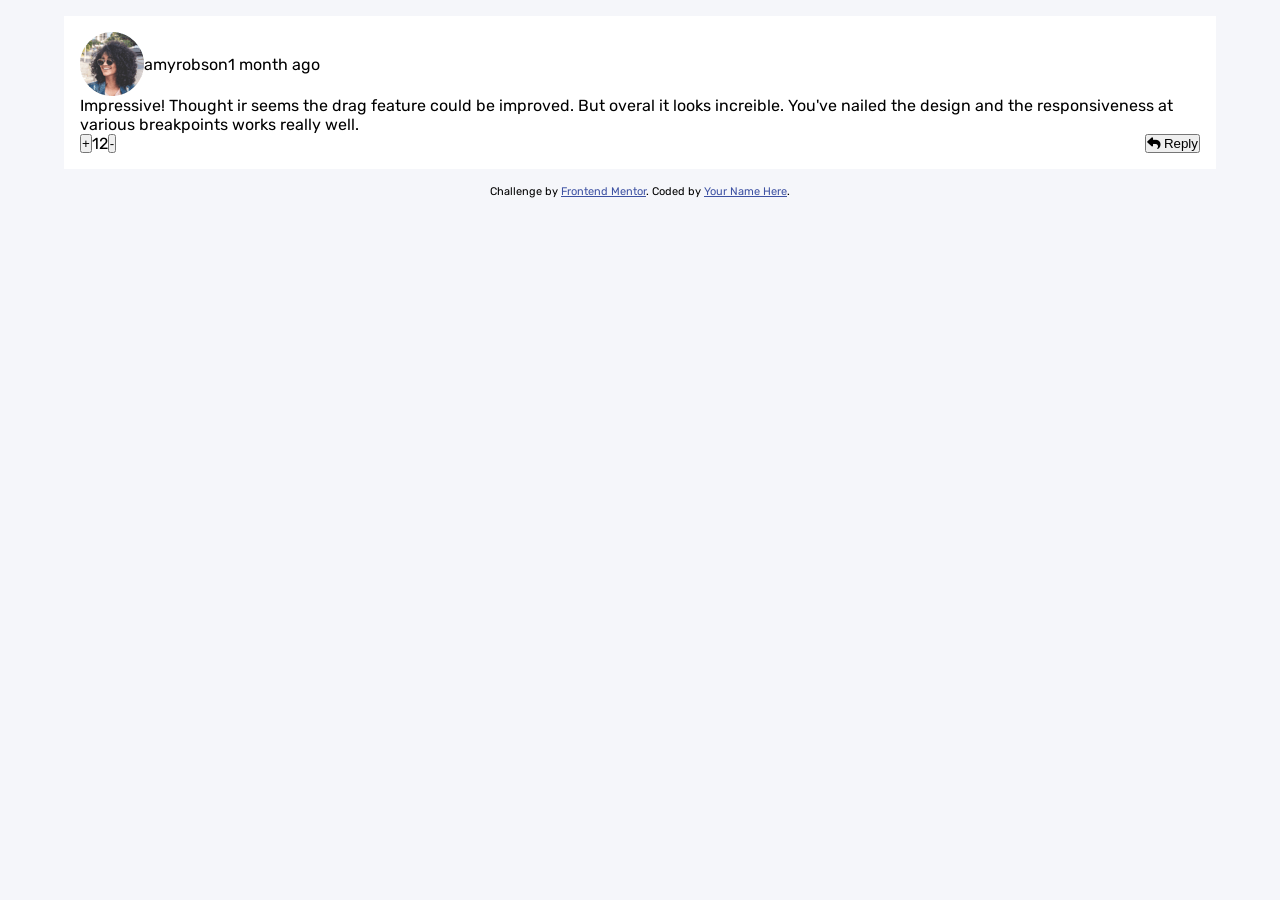
==== index.html @ 35c598ae "Add files via upload First commit" ====
<!DOCTYPE html>
<html lang="en">
<head>
  <meta charset="UTF-8">
  <meta name="viewport" content="width=device-width, initial-scale=1.0"> <!-- displays site properly based on user's device -->

  <link rel="icon" type="image/png" sizes="32x32" href="./images/favicon-32x32.png">
  
  <title>Frontend Mentor | Interactive comments section</title>
  
  <link rel="stylesheet" href="https://cdnjs.cloudflare.com/ajax/libs/font-awesome/6.2.0/css/all.min.css" integrity="sha512-xh6O/CkQoPOWDdYTDqeRdPCVd1SpvCA9XXcUnZS2FmJNp1coAFzvtCN9BmamE+4aHK8yyUHUSCcJHgXloTyT2A==" crossorigin="anonymous" referrerpolicy="no-referrer" />
  <link rel="preconnect" href="https://fonts.googleapis.com">
  <link rel="preconnect" href="https://fonts.gstatic.com" crossorigin>
  <link href="https://fonts.googleapis.com/css2?family=Rubik:wght@400;500;700&display=swap" rel="stylesheet">
  <link rel="stylesheet" href="style.css">
</head>
<body>
  <!-- Pull dynamic content from the data.json file -->
  <main class="comments">
    <section class="comments__item">
      <header class="comments__item__header">
        <img src="images/avatars/image-amyrobson.png" alt="avatar image" class="comments__item__header__round-img">
        <p class="comments__item__header__username">amyrobson</p>
        <p class="comments__item__header__date">1 month ago</p>
      </header>
      <p class="comments__item__content">
        Impressive! Thought ir seems the drag feature could be improved. But overal it looks increible. You've nailed the design and the responsiveness at various breakpoints works really well.
      </p>
      <div class="comments__item__footer">
        <div class="comments__item__footer__votes">
          <button class="comments__item__footer__votes__btn btn">+</button>
          <p class="comments__item__footer__votes__quantity">12</p>
          <button class="comments__item__footer__votes__btn btn">-</button>
        </div>
        <button class="comments__item__footer__btn btn">
          <i class="fa-solid fa-reply"></i>
          Reply
        </button>  
      </div>
    </section>
  </main>

  <footer>
    <div class="attribution">
      Challenge by <a href="https://www.frontendmentor.io?ref=challenge" target="_blank">Frontend Mentor</a>. 
      Coded by <a href="#">Your Name Here</a>.
    </div>
  </footer>
  <script src="scripts.js"></script>
</body>
</html>
---- style.css ----
*,
*:hover,
*::before {
    padding: 0;
    margin: 0;
    box-sizing: border-box;
}

:root {
    --Moderate-blue: hsl(238, 40%, 52%);
    --Soft-Red: hsl(358, 79%, 66%);
    --Light-grayish-blue: hsl(239, 57%, 85%);
    --Pale-red: hsl(357, 100%, 86%);
    --Dark-blue: hsl(212, 24%, 26%);
    --Grayish-Blue: hsl(211, 10%, 45%);
    --Light-gray: hsl(223, 19%, 93%);
    --Very-light-gray: hsl(228, 33%, 97%);
    --White: hsl(0, 0%, 100%);

    --ff: 'Rubik', sans-serif;
    --fs-body: 16px;
    
}

body {
    background-color: var(--Very-light-gray);
    font-family: var(--ff);
}

.comments {
    margin: 0 auto;   
    width: 90vw; 
}

.comments__item {
    margin: 1em 0;
    padding: 1em;
    background-color: var(--White);
}

.comments__item__header{
    display: flex;
    flex-direction: row;
    justify-content: left;
    align-items: center;
}

.comments__item__footer {
    display: flex;
    flex-direction: row;
    justify-content: space-between;
    align-items: center;
}

.comments__item__footer__votes{
    display: flex;
    flex-direction: row;
    justify-content: left;
    align-items: center;
}



.attribution { font-size: 11px; text-align: center; }
.attribution a { color: hsl(228, 45%, 44%); }
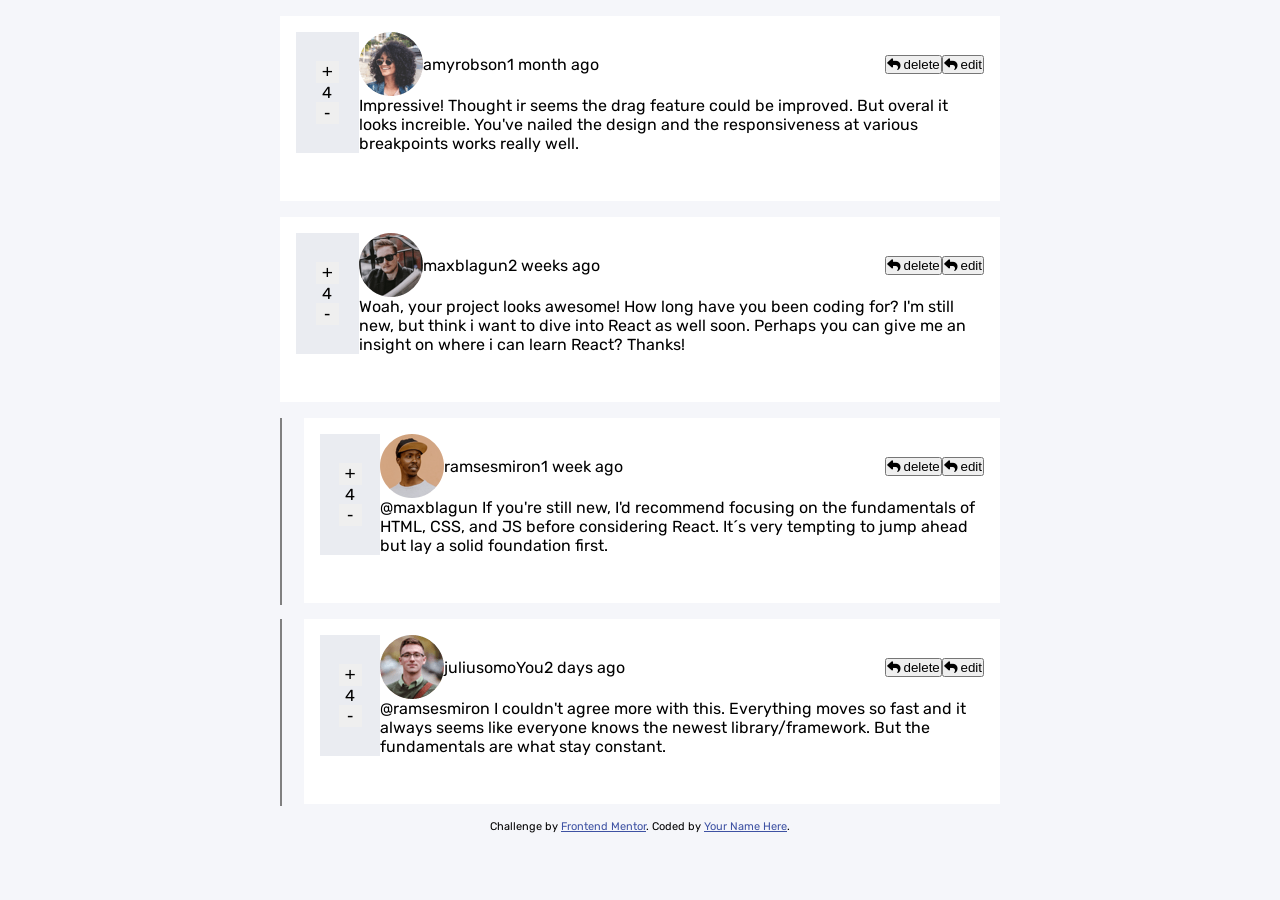
==== commit 62861b30: "Add files via upload mockup and responsive almost ready." ====
--- a/index.html
+++ b/index.html
@@ -17,6 +17,7 @@
 <body>
   <!-- Pull dynamic content from the data.json file -->
   <main class="comments">
+    <!--amyrobson-->
     <section class="comments__item">
       <header class="comments__item__header">
         <img src="images/avatars/image-amyrobson.png" alt="avatar image" class="comments__item__header__round-img">
@@ -26,16 +27,99 @@
       <p class="comments__item__content">
         Impressive! Thought ir seems the drag feature could be improved. But overal it looks increible. You've nailed the design and the responsiveness at various breakpoints works really well.
       </p>
-      <div class="comments__item__footer">
-        <div class="comments__item__footer__votes">
-          <button class="comments__item__footer__votes__btn btn">+</button>
-          <p class="comments__item__footer__votes__quantity">12</p>
-          <button class="comments__item__footer__votes__btn btn">-</button>
-        </div>
-        <button class="comments__item__footer__btn btn">
-          <i class="fa-solid fa-reply"></i>
-          Reply
-        </button>  
+      <div class="comments__item__votes">
+        <button class="comments__item__votes__btn btn">+</button>
+        <p class="comments__item__votes__quantity">4</p>
+        <button class="comments__item__votes__btn btn">-</button>
+      </div>
+      <div class="comments__item__actions">
+          <button class="comments__item__actions__btn">
+              <i class="fa-solid fa-reply"></i>
+              delete
+          </button>          
+          <button class="comments__item__actions__btn">
+              <i class="fa-solid fa-reply"></i>
+              edit
+          </button>   
+      </div>
+    </section>
+    <!--maxblagun-->
+    <section class="comments__item">
+      <header class="comments__item__header">
+        <img src="images/avatars/image-maxblagun.png" alt="avatar image" class="comments__item__header__round-img">
+        <p class="comments__item__header__username">maxblagun</p>
+        <p class="comments__item__header__date">2 weeks ago</p>
+      </header>
+      <p class="comments__item__content">
+        Woah, your project looks awesome! How long have you been coding for? I'm still new, but think i want to dive into React as well soon. Perhaps you can give me an insight on where i can learn React? Thanks!
+      </p>
+      <div class="comments__item__votes">
+        <button class="comments__item__votes__btn btn">+</button>
+        <p class="comments__item__votes__quantity">4</p>
+        <button class="comments__item__votes__btn btn">-</button>
+      </div>
+      <div class="comments__item__actions">
+          <button class="comments__item__actions__btn">
+              <i class="fa-solid fa-reply"></i>
+              delete
+          </button>          
+          <button class="comments__item__actions__btn">
+              <i class="fa-solid fa-reply"></i>
+              edit
+          </button>   
+      </div>     
+    </section>
+    <!--ramsesmiron response to maxblagun-->
+    <section class="comments__item comments__item--reply">
+      <header class="comments__item__header">
+        <img src="images/avatars/image-ramsesmiron.png" alt="avatar image" class="comments__item__header__round-img">
+        <p class="comments__item__header__username">ramsesmiron</p>
+        <p class="comments__item__header__date">1 week ago</p>
+      </header>
+      <p class="comments__item__content">
+        @maxblagun If you're still new, I'd recommend focusing on the fundamentals of HTML, CSS, and JS before considering React. It´s very tempting to jump ahead but lay a solid foundation first.
+      </p>
+      <div class="comments__item__votes">
+        <button class="comments__item__votes__btn btn">+</button>
+        <p class="comments__item__votes__quantity">4</p>
+        <button class="comments__item__votes__btn btn">-</button>
+      </div>
+      <div class="comments__item__actions">
+          <button class="comments__item__actions__btn">
+              <i class="fa-solid fa-reply"></i>
+              delete
+          </button>          
+          <button class="comments__item__actions__btn">
+              <i class="fa-solid fa-reply"></i>
+              edit
+          </button>   
+      </div>
+    </section>
+    <!--juliusomo response to maxblagun-->
+    <section class="comments__item comments__item--reply">
+      <header class="comments__item__header">
+        <img src="images/avatars/image-juliusomo.png" alt="avatar image" class="comments__item__header__round-img">
+        <p class="comments__item__header__username">juliusomo</p>
+        <p class="comments__item__header__you comments__item__header__you--visible">You</p>
+        <p class="comments__item__header__date">2 days ago</p>
+      </header>
+      <p class="comments__item__content">
+        @ramsesmiron I couldn't agree more with this. Everything moves so fast and it always seems like everyone knows the newest library/framework. But the fundamentals are what stay constant.
+      </p>
+      <div class="comments__item__votes">
+        <button class="comments__item__votes__btn btn">+</button>
+        <p class="comments__item__votes__quantity">4</p>
+        <button class="comments__item__votes__btn btn">-</button>
+      </div>
+      <div class="comments__item__actions">
+          <button class="comments__item__actions__btn">
+              <i class="fa-solid fa-reply"></i>
+              delete
+          </button>          
+          <button class="comments__item__actions__btn">
+              <i class="fa-solid fa-reply"></i>
+              edit
+          </button>   
       </div>
     </section>
   </main>
--- a/style.css
+++ b/style.css
@@ -16,7 +16,6 @@
     --Light-gray: hsl(223, 19%, 93%);
     --Very-light-gray: hsl(228, 33%, 97%);
     --White: hsl(0, 0%, 100%);
-
     --ff: 'Rubik', sans-serif;
     --fs-body: 16px;
     
@@ -30,12 +29,34 @@
 .comments {
     margin: 0 auto;   
     width: 90vw; 
+    max-width: 720px;
 }
 
 .comments__item {
     margin: 1em 0;
     padding: 1em;
     background-color: var(--White);
+    display: grid;
+    grid-template-columns: 1fr 2fr 2fr 2fr 2fr 2fr;
+    grid-template-rows: 2fr auto 1fr;
+    grid-template-areas: "header header header header header header "
+               "mycontent mycontent mycontent mycontent mycontent mycontent"
+               "votes . . . . actions";
+}
+
+.comments__item--reply {
+    margin-left: 1.5em;
+    position: relative;
+}
+
+.comments__item--reply:after {
+    content: '';
+    width: 0;
+    height: 100%;
+    position: absolute;
+    left: -1.5em;
+    top: 0px;
+    border: 1px solid gray;   
 }
 
 .comments__item__header{
@@ -43,23 +64,78 @@
     flex-direction: row;
     justify-content: left;
     align-items: center;
+    grid-area: header;
 }
 
-.comments__item__footer {
-    display: flex;
-    flex-direction: row;
-    justify-content: space-between;
-    align-items: center;
+.comments__item__content{
+    font-size: 1em;
+    grid-area: mycontent;
 }
 
-.comments__item__footer__votes{
+.comments__item__votes{
     display: flex;
-    flex-direction: row;
+    flex-direction: row; 
     justify-content: left;
-    align-items: center;
+    align-items: center;  
+    grid-area: votes;    
+    background-color: var(--Light-gray);         
+}
+.comments__item__votes__btn{
+    width: 1.2em;
+    font-size: 1.2em;
+    
+    border: none;
+}
+.comments__item__votes__quantity{
+    
+    background-color: var(--Light-gray);
+}
+.comments__item__actions{
+    display: flex;
+    flex-direction: row;  
+    justify-content: right;
+    align-items: center;  
+    grid-area: actions; 
+}
+
+
+@media (min-width: 1080px){
+    .comments__item {        
+        margin: 1em 0;
+        padding: 1em;                                
+        grid-template-areas: "votes header header header header actions"
+                             "votes mycontent mycontent mycontent mycontent mycontent"
+                             ". . . . . .";
+    }
+    .comments__item__votes{        
+        flex-direction: column; 
+        justify-content: center;
+        align-items: center;          
+    }
+
+    .comments__item--reply {
+        margin-left: 1.5em;
+        position: relative;
+    }
+    
+    .comments__item--reply:after {
+        content: '';
+        width: 0;
+        height: 100%;
+        position: absolute;
+        left: -1.5em;
+        top: 0px;
+        border: 1px solid gray;   
+    }
 }
 
 
 
 .attribution { font-size: 11px; text-align: center; }
-.attribution a { color: hsl(228, 45%, 44%); }+.attribution a { color: hsl(228, 45%, 44%); }
+
+
+
+
+
+
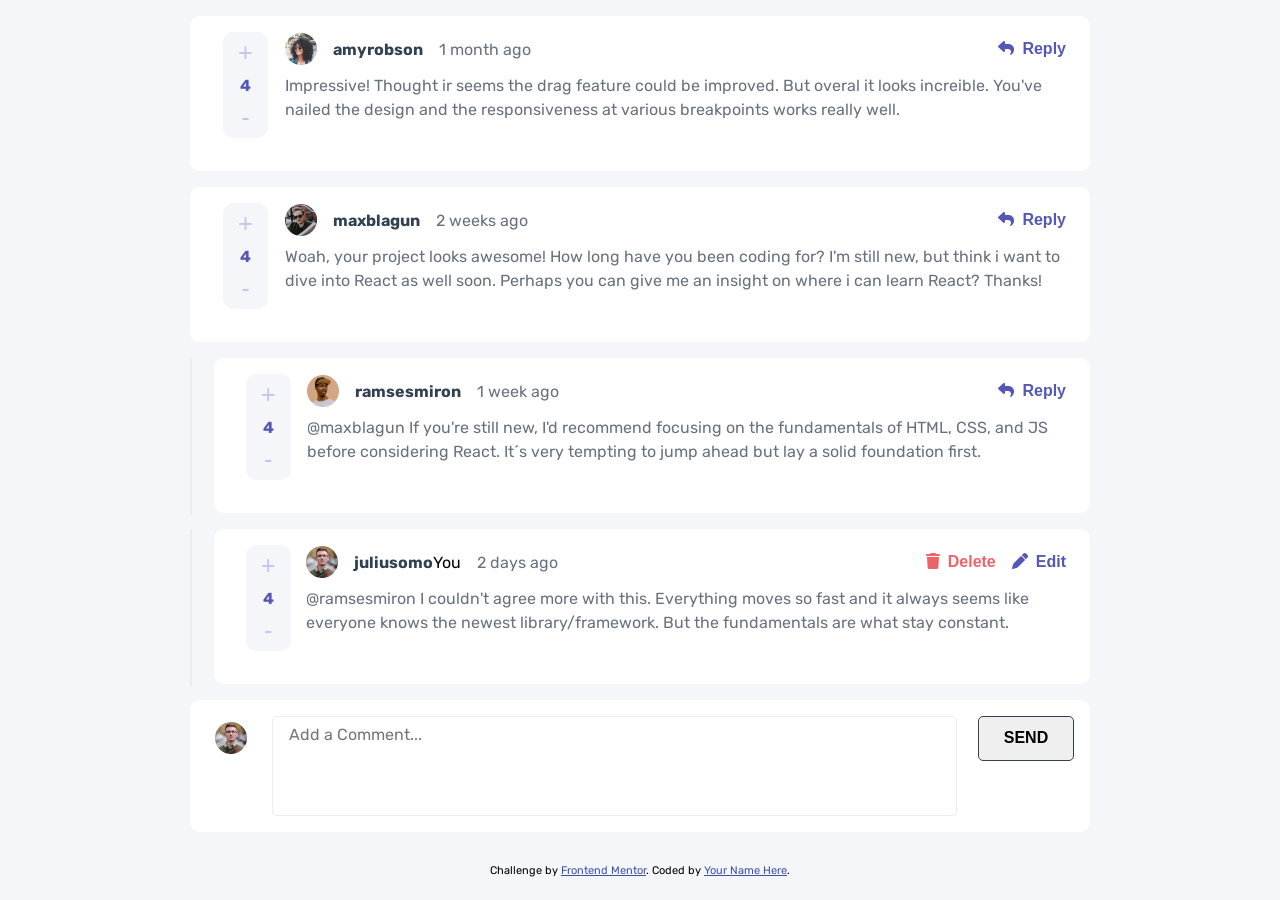
==== commit e48643d9: "Add files via upload styles almost done, fully respondive. javascript funcionallity undone" ====
--- a/index.html
+++ b/index.html
@@ -28,18 +28,15 @@
         Impressive! Thought ir seems the drag feature could be improved. But overal it looks increible. You've nailed the design and the responsiveness at various breakpoints works really well.
       </p>
       <div class="comments__item__votes">
-        <button class="comments__item__votes__btn btn">+</button>
+        <button class="comments__item__votes__btn ">+</button>
         <p class="comments__item__votes__quantity">4</p>
-        <button class="comments__item__votes__btn btn">-</button>
+        <button class="comments__item__votes__btn ">-</button>
       </div>
       <div class="comments__item__actions">
+                  
           <button class="comments__item__actions__btn">
               <i class="fa-solid fa-reply"></i>
-              delete
-          </button>          
-          <button class="comments__item__actions__btn">
-              <i class="fa-solid fa-reply"></i>
-              edit
+              Reply
           </button>   
       </div>
     </section>
@@ -54,18 +51,14 @@
         Woah, your project looks awesome! How long have you been coding for? I'm still new, but think i want to dive into React as well soon. Perhaps you can give me an insight on where i can learn React? Thanks!
       </p>
       <div class="comments__item__votes">
-        <button class="comments__item__votes__btn btn">+</button>
+        <button class="comments__item__votes__btn ">+</button>
         <p class="comments__item__votes__quantity">4</p>
-        <button class="comments__item__votes__btn btn">-</button>
+        <button class="comments__item__votes__btn ">-</button>
       </div>
-      <div class="comments__item__actions">
+      <div class="comments__item__actions">                  
           <button class="comments__item__actions__btn">
               <i class="fa-solid fa-reply"></i>
-              delete
-          </button>          
-          <button class="comments__item__actions__btn">
-              <i class="fa-solid fa-reply"></i>
-              edit
+              Reply
           </button>   
       </div>     
     </section>
@@ -80,18 +73,14 @@
         @maxblagun If you're still new, I'd recommend focusing on the fundamentals of HTML, CSS, and JS before considering React. It´s very tempting to jump ahead but lay a solid foundation first.
       </p>
       <div class="comments__item__votes">
-        <button class="comments__item__votes__btn btn">+</button>
+        <button class="comments__item__votes__btn ">+</button>
         <p class="comments__item__votes__quantity">4</p>
-        <button class="comments__item__votes__btn btn">-</button>
+        <button class="comments__item__votes__btn ">-</button>
       </div>
-      <div class="comments__item__actions">
+      <div class="comments__item__actions">                  
           <button class="comments__item__actions__btn">
               <i class="fa-solid fa-reply"></i>
-              delete
-          </button>          
-          <button class="comments__item__actions__btn">
-              <i class="fa-solid fa-reply"></i>
-              edit
+              Reply
           </button>   
       </div>
     </section>
@@ -107,20 +96,26 @@
         @ramsesmiron I couldn't agree more with this. Everything moves so fast and it always seems like everyone knows the newest library/framework. But the fundamentals are what stay constant.
       </p>
       <div class="comments__item__votes">
-        <button class="comments__item__votes__btn btn">+</button>
+        <button class="comments__item__votes__btn ">+</button>
         <p class="comments__item__votes__quantity">4</p>
-        <button class="comments__item__votes__btn btn">-</button>
+        <button class="comments__item__votes__btn ">-</button>
       </div>
       <div class="comments__item__actions">
-          <button class="comments__item__actions__btn">
-              <i class="fa-solid fa-reply"></i>
-              delete
+          <button class="comments__item__actions__btn comments__item__actions__btn--red">
+            <i class="fa-solid fa-trash"></i>
+              Delete
           </button>          
           <button class="comments__item__actions__btn">
-              <i class="fa-solid fa-reply"></i>
-              edit
+            <i class="fa-solid fa-pen"></i>
+              Edit
           </button>   
       </div>
+    </section>
+    <section class="textarea-item  " >
+      <textarea class = "textarea-item__textarea " placeholder="Add a Comment..."
+        name="comment" id="comment" ></textarea>
+      <img src="images/avatars/image-juliusomo.png" alt="avatar image" class="textarea-item__image comments__item__header__round-img">
+      <button class="btn textarea-item__btn">SenD</button>
     </section>
   </main>
 
--- a/style.css
+++ b/style.css
@@ -3,7 +3,7 @@
 *::before {
     padding: 0;
     margin: 0;
-    box-sizing: border-box;
+    box-sizing: border-box;    
 }
 
 :root {
@@ -29,13 +29,14 @@
 .comments {
     margin: 0 auto;   
     width: 90vw; 
-    max-width: 720px;
+    max-width: 900px;
 }
 
 .comments__item {
     margin: 1em 0;
     padding: 1em;
     background-color: var(--White);
+    border-radius: 10px;
     display: grid;
     grid-template-columns: 1fr 2fr 2fr 2fr 2fr 2fr;
     grid-template-rows: 2fr auto 1fr;
@@ -55,8 +56,8 @@
     height: 100%;
     position: absolute;
     left: -1.5em;
-    top: 0px;
-    border: 1px solid gray;   
+    top: 0;
+    border: 2px solid var(--Light-gray);   
 }
 
 .comments__item__header{
@@ -67,28 +68,63 @@
     grid-area: header;
 }
 
+.comments__item__header__round-img{
+    width: 2em;
+    height: auto;
+}
+
+.comments__item__header__username {
+    font-weight: 700;
+    margin-left: 1em;
+    color: var(--Dark-blue);
+}
+
 .comments__item__content{
     font-size: 1em;
     grid-area: mycontent;
 }
 
+.comments__item__header__date {
+    margin-left: 1em;
+    color: var(--Grayish-Blue);
+}
+
+.comments__item__content {
+    color: var(--Grayish-Blue);
+    line-height: 1.5em;
+    margin: 0.5em 0 1em 0;
+}
+
 .comments__item__votes{
     display: flex;
     flex-direction: row; 
-    justify-content: left;
+    justify-content: space-between;
     align-items: center;  
     grid-area: votes;    
-    background-color: var(--Light-gray);         
+    background-color: var(--Very-light-gray);       
+    width: 100px;  
+    border-radius: 10px;
+    padding: 0.4em 0.4em;
 }
 .comments__item__votes__btn{
     width: 1.2em;
-    font-size: 1.2em;
-    
+    font-size: 1.6em;    
     border: none;
-}
+    background-color: inherit;
+    color: var(--Light-grayish-blue);
+}
+
+.comments__item__votes__btn:active,
+.comments__item__votes__btn:hover{
+    color: var(--Moderate-blue);
+    cursor: pointer;
+}
+
 .comments__item__votes__quantity{
     
-    background-color: var(--Light-gray);
+    background-color: inherit;
+    color: var(--Moderate-blue);
+    font-weight: 700;
 }
 .comments__item__actions{
     display: flex;
@@ -96,6 +132,77 @@
     justify-content: right;
     align-items: center;  
     grid-area: actions; 
+}
+
+.comments__item__actions__btn {
+    display: flex;
+    padding: 0.5em;
+    border: none;
+    color: var(--Moderate-blue);
+    background-color: inherit;
+    font-weight: 700;
+    font-size: 1em;
+}
+.comments__item__actions__btn--red {
+    color: var(--Soft-Red);
+}
+
+.comments__item__actions__btn:active,
+.comments__item__actions__btn:hover {
+    opacity: 0.7;
+    cursor: pointer;
+}
+
+.comments__item__actions__btn i {
+    margin-right: 0.5em;
+}
+
+.btn{
+    cursor: pointer;
+    text-transform: uppercase;
+    width: 6em;
+    height: 2.8em;
+    border-radius: 5px;
+    font-weight: 700;
+    font-size: 1em;
+    border: 1px solid var(--Dark-blue);
+}
+.btn:hover,
+.btn:active  {
+    cursor: pointer;
+    opacity: 0.8;
+}
+
+.textarea-item{
+    background-color: var(--White);
+    border-radius: 10px;
+    display: grid;
+    grid-template-columns: 0.5fr repeat(7, 1fr);
+    grid-template-rows: auto auto;
+    grid-template-areas: "textarea textarea textarea textarea textarea textarea textarea textarea "
+                          "avatar . . . . . btn btn ";
+    padding: 1em;
+    margin-bottom: 2em;
+    gap: 1em;
+}
+.textarea-item__textarea{
+    grid-area: textarea;
+    resize: none;
+    height: 100px;
+    border: 1px solid var(--Light-gray);
+    border-radius: 5px;
+    padding: 0.5em 1em;
+    font-size: 1em;
+    font-family: var(--ff);
+}
+.textarea-item__image{
+    grid-area: avatar;
+    align-self: center;
+    justify-self: center;
+}
+.textarea-item__btn{
+    grid-area: btn;
+    justify-self: right;
 }
 
 
@@ -109,8 +216,10 @@
     }
     .comments__item__votes{        
         flex-direction: column; 
-        justify-content: center;
-        align-items: center;          
+        justify-content: space-between;
+        align-items: center; 
+        width: 2.8em;       
+        margin: 0 auto; 
     }
 
     .comments__item--reply {
@@ -125,7 +234,12 @@
         position: absolute;
         left: -1.5em;
         top: 0px;
-        border: 1px solid gray;   
+        border: 1px solid var(--Light-gray);   
+    }
+
+    .textarea-item {
+        grid-template-areas: "avatar textarea textarea textarea textarea textarea textarea btn"
+                              ".     textarea textarea textarea textarea textarea textarea    .";
     }
 }
 
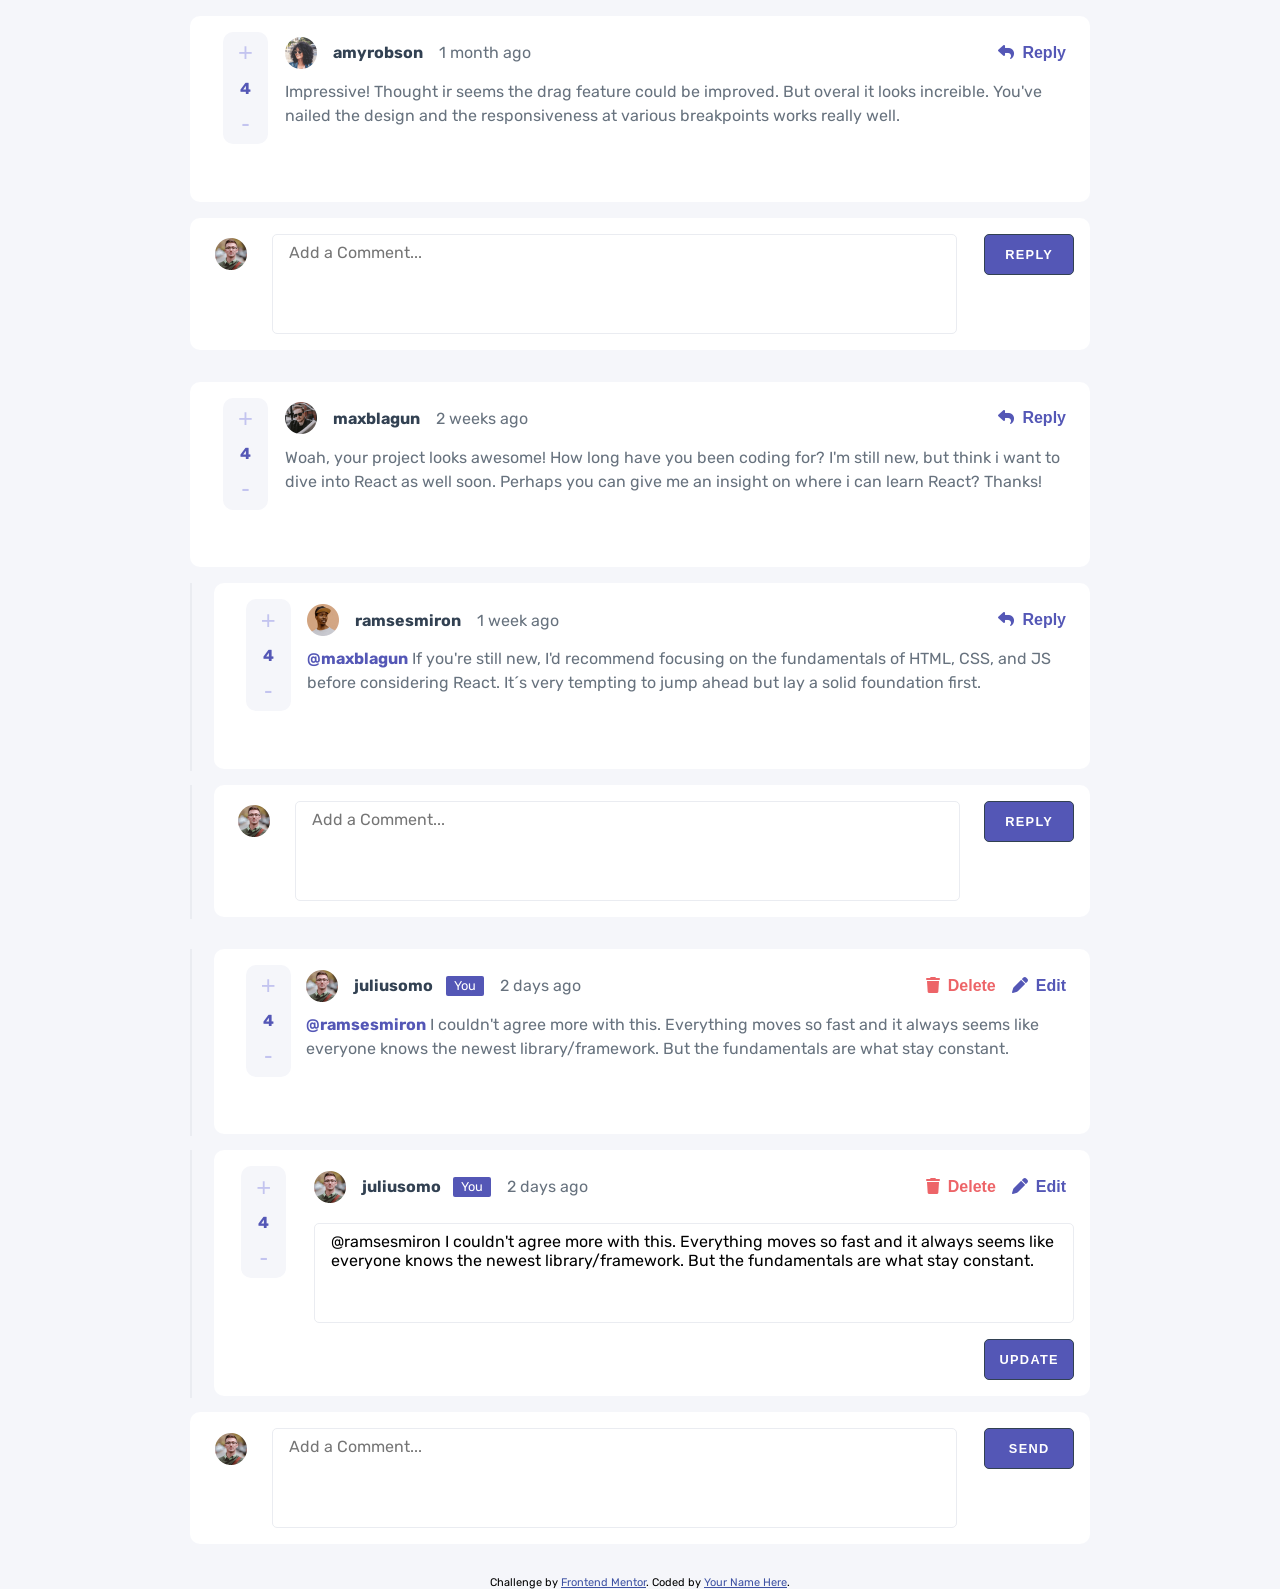
==== commit e64575b6: "Add files via upload css almost done ..." ====
--- a/index.html
+++ b/index.html
@@ -40,6 +40,13 @@
           </button>   
       </div>
     </section>
+    <!--replying to amyrobson-->
+    <section class="textarea-item  " >
+      <textarea class = "textarea-item__textarea " placeholder="Add a Comment..."
+        name="comment" id="comment" ></textarea>
+      <img src="images/avatars/image-juliusomo.png" alt="avatar image" class="textarea-item__image comments__item__header__round-img">
+      <button class="btn textarea-item__btn">reply</button>
+    </section>
     <!--maxblagun-->
     <section class="comments__item">
       <header class="comments__item__header">
@@ -70,7 +77,7 @@
         <p class="comments__item__header__date">1 week ago</p>
       </header>
       <p class="comments__item__content">
-        @maxblagun If you're still new, I'd recommend focusing on the fundamentals of HTML, CSS, and JS before considering React. It´s very tempting to jump ahead but lay a solid foundation first.
+        <a href = "" class="user-mention">@maxblagun</a> If you're still new, I'd recommend focusing on the fundamentals of HTML, CSS, and JS before considering React. It´s very tempting to jump ahead but lay a solid foundation first.
       </p>
       <div class="comments__item__votes">
         <button class="comments__item__votes__btn ">+</button>
@@ -84,7 +91,14 @@
           </button>   
       </div>
     </section>
-    <!--juliusomo response to maxblagun-->
+    <!--juliusomo replying to ramsesmiron-->
+    <section class="textarea-item  comments__item--reply" >
+      <textarea class = "textarea-item__textarea " placeholder="Add a Comment..."
+        name="comment" id="comment" ></textarea>
+      <img src="images/avatars/image-juliusomo.png" alt="avatar image" class="textarea-item__image comments__item__header__round-img">
+      <button class="btn textarea-item__btn">reply</button>
+    </section>
+    <!--juliusomo reply to ramsesmiron-->
     <section class="comments__item comments__item--reply">
       <header class="comments__item__header">
         <img src="images/avatars/image-juliusomo.png" alt="avatar image" class="comments__item__header__round-img">
@@ -93,7 +107,7 @@
         <p class="comments__item__header__date">2 days ago</p>
       </header>
       <p class="comments__item__content">
-        @ramsesmiron I couldn't agree more with this. Everything moves so fast and it always seems like everyone knows the newest library/framework. But the fundamentals are what stay constant.
+        <a href = "" class="user-mention">@ramsesmiron</a> I couldn't agree more with this. Everything moves so fast and it always seems like everyone knows the newest library/framework. But the fundamentals are what stay constant.
       </p>
       <div class="comments__item__votes">
         <button class="comments__item__votes__btn ">+</button>
@@ -111,6 +125,40 @@
           </button>   
       </div>
     </section>
+    <!--juliusomo editing reply to ramsesmiron-->
+    <section class="comments__item__edit comments__item--reply">
+      <header class="comments__item__header">
+        <img src="images/avatars/image-juliusomo.png" alt="avatar image" class="comments__item__header__round-img">
+        <p class="comments__item__header__username">juliusomo</p>
+        <p class="comments__item__header__you comments__item__header__you--visible">You</p>
+        <p class="comments__item__header__date">2 days ago</p>
+      </header>
+      <!--
+      <p class="comments__item__content">        
+          <a href = "" class="user-mention">@ramsesmiron</a> I couldn't agree more with this. Everything moves so fast and it always seems like everyone knows the newest library/framework. But the fundamentals are what stay constant.        
+      </p>
+    -->
+      <textarea class = "textarea-item__textarea " placeholder="Add a Comment..."
+        name="comment" id="comment" >@ramsesmiron I couldn't agree more with this. Everything moves so fast and it always seems like everyone knows the newest library/framework. But the fundamentals are what stay constant.
+      </textarea>
+      <button class="btn textarea-item__btn update">update</button>
+      <div class="comments__item__votes">
+        <button class="comments__item__votes__btn ">+</button>
+        <p class="comments__item__votes__quantity">4</p>
+        <button class="comments__item__votes__btn ">-</button>
+      </div>
+      <div class="comments__item__actions">
+          <button class="comments__item__actions__btn comments__item__actions__btn--red">
+            <i class="fa-solid fa-trash"></i>
+              Delete
+          </button>          
+          <button class="comments__item__actions__btn">
+            <i class="fa-solid fa-pen"></i>
+              Edit
+          </button>   
+      </div>      
+    </section>
+    <!--new comment-->
     <section class="textarea-item  " >
       <textarea class = "textarea-item__textarea " placeholder="Add a Comment..."
         name="comment" id="comment" ></textarea>
@@ -118,7 +166,18 @@
       <button class="btn textarea-item__btn">SenD</button>
     </section>
   </main>
-
+<!--
+  <section class="modal-confirmation">
+    <div class="modal-confirmation__window">
+      <header class="modal-confirmation__window__header">Delete Comment</header>
+      <p class="modal-confirmation__window__text">Are you sure you want to delete this comment? This will remove the comment and can't be undone.</p>
+      <div class="modal-confirmation__window__buttons">
+        <button class="btn">no, cancel</button>
+        <button class="btn">Yes, delete</button>
+      </div>
+    </div>
+  </section>
+-->
   <footer>
     <div class="attribution">
       Challenge by <a href="https://www.frontendmentor.io?ref=challenge" target="_blank">Frontend Mentor</a>. 
--- a/style.css
+++ b/style.css
@@ -26,6 +26,7 @@
     font-family: var(--ff);
 }
 
+
 .comments {
     margin: 0 auto;   
     width: 90vw; 
@@ -39,26 +40,13 @@
     border-radius: 10px;
     display: grid;
     grid-template-columns: 1fr 2fr 2fr 2fr 2fr 2fr;
-    grid-template-rows: 2fr auto 1fr;
+    grid-template-rows: 1fr auto 1fr;
     grid-template-areas: "header header header header header header "
                "mycontent mycontent mycontent mycontent mycontent mycontent"
                "votes . . . . actions";
 }
 
-.comments__item--reply {
-    margin-left: 1.5em;
-    position: relative;
-}
-
-.comments__item--reply:after {
-    content: '';
-    width: 0;
-    height: 100%;
-    position: absolute;
-    left: -1.5em;
-    top: 0;
-    border: 2px solid var(--Light-gray);   
-}
+
 
 .comments__item__header{
     display: flex;
@@ -79,20 +67,26 @@
     color: var(--Dark-blue);
 }
 
+.comments__item__header__you{
+    background-color: var(--Moderate-blue);
+    color: var(--White);
+    margin-left: 1em;
+    font-size: 0.8em;
+    padding: 0.2em 0.6em;
+    border-radius: 2px;
+}
+
 .comments__item__content{
     font-size: 1em;
     grid-area: mycontent;
+    color: var(--Grayish-Blue);
+    line-height: 1.5em;
+    margin: 0.4em 0 1em 0;    
 }
 
 .comments__item__header__date {
     margin-left: 1em;
     color: var(--Grayish-Blue);
-}
-
-.comments__item__content {
-    color: var(--Grayish-Blue);
-    line-height: 1.5em;
-    margin: 0.5em 0 1em 0;
 }
 
 .comments__item__votes{
@@ -153,15 +147,18 @@
     cursor: pointer;
 }
 
+
+
 .comments__item__actions__btn i {
     margin-right: 0.5em;
 }
+
 
 .btn{
     cursor: pointer;
     text-transform: uppercase;
-    width: 6em;
-    height: 2.8em;
+    width: 7em;
+    height: 3.2em;
     border-radius: 5px;
     font-weight: 700;
     font-size: 1em;
@@ -203,8 +200,81 @@
 .textarea-item__btn{
     grid-area: btn;
     justify-self: right;
-}
-
+    background-color: var(--Moderate-blue);
+    color: var(--White);
+    font-weight: 700;
+    font-size: 0.8em;
+    letter-spacing: 0.1em;
+}
+
+.user-mention{
+    text-decoration: none;
+    font-weight: 700;
+    color: var(--Moderate-blue);
+}
+
+
+.update{
+    grid-area: update;
+}
+
+.comments__item__edit {
+    margin: 1em 0;
+    padding: 1em;
+    background-color: var(--White);
+    border-radius: 10px;
+    display: grid;
+    grid-template-columns: 1fr 2fr 2fr 2fr 2fr 2fr;
+    grid-template-rows: 1fr auto 1fr;
+    grid-template-areas: "header header header header header actions "
+               "textarea  textarea textarea  textarea  textarea  textarea "
+               "votes . . . . update";
+    gap: 1em;
+}
+
+.comments__item--reply {
+    margin-left: 1.5em;
+    position: relative;
+}
+
+.comments__item--reply:after {
+    content: '';
+    width: 0;
+    height: 100%;
+    position: absolute;
+    left: -1.5em;
+    top: 0;
+    border: 2px solid var(--Light-gray);   
+}
+
+.modal-confirmation{
+    position: fixed;
+    top: 0px;
+    right: 0px;
+    width: 100vw;
+    height: 100vh;
+    z-index: 2;
+    background-color: rgba(0, 0, 0, 0.7)    ;    
+}
+
+.modal-confirmation__window{
+    background-color: var(--White);
+    width: 330px;    
+    height: 250px;
+    margin-left: calc(50vw - 160px);   
+    margin-top: calc(50vh - 125px);
+    padding: 2em;
+    border-radius: 10px;
+    display: flex;
+    flex-direction: column;
+    justify-content: space-between;
+}
+
+.modal-confirmation__window__header{
+    font-size: 1.4em;;
+    font-weight: 700;
+    color: var(--Dark-blue);
+}
 
 @media (min-width: 1080px){
     .comments__item {        
@@ -219,8 +289,22 @@
         justify-content: space-between;
         align-items: center; 
         width: 2.8em;       
+        height: 7em;
         margin: 0 auto; 
+    }    
+
+    .textarea-item {
+        grid-template-areas: "avatar textarea textarea textarea textarea textarea textarea btn"
+                              ".     textarea textarea textarea textarea textarea textarea    .";
     }
+
+    .comments__item__edit {
+        margin: 1em 0;
+        padding: 1em;        
+        grid-template-areas: "votes header header header header actions "
+                   "votes textarea textarea textarea textarea textarea "
+                   ". . . . . update";
+    }    
 
     .comments__item--reply {
         margin-left: 1.5em;
@@ -236,11 +320,6 @@
         top: 0px;
         border: 1px solid var(--Light-gray);   
     }
-
-    .textarea-item {
-        grid-template-areas: "avatar textarea textarea textarea textarea textarea textarea btn"
-                              ".     textarea textarea textarea textarea textarea textarea    .";
-    }
 }
 
 
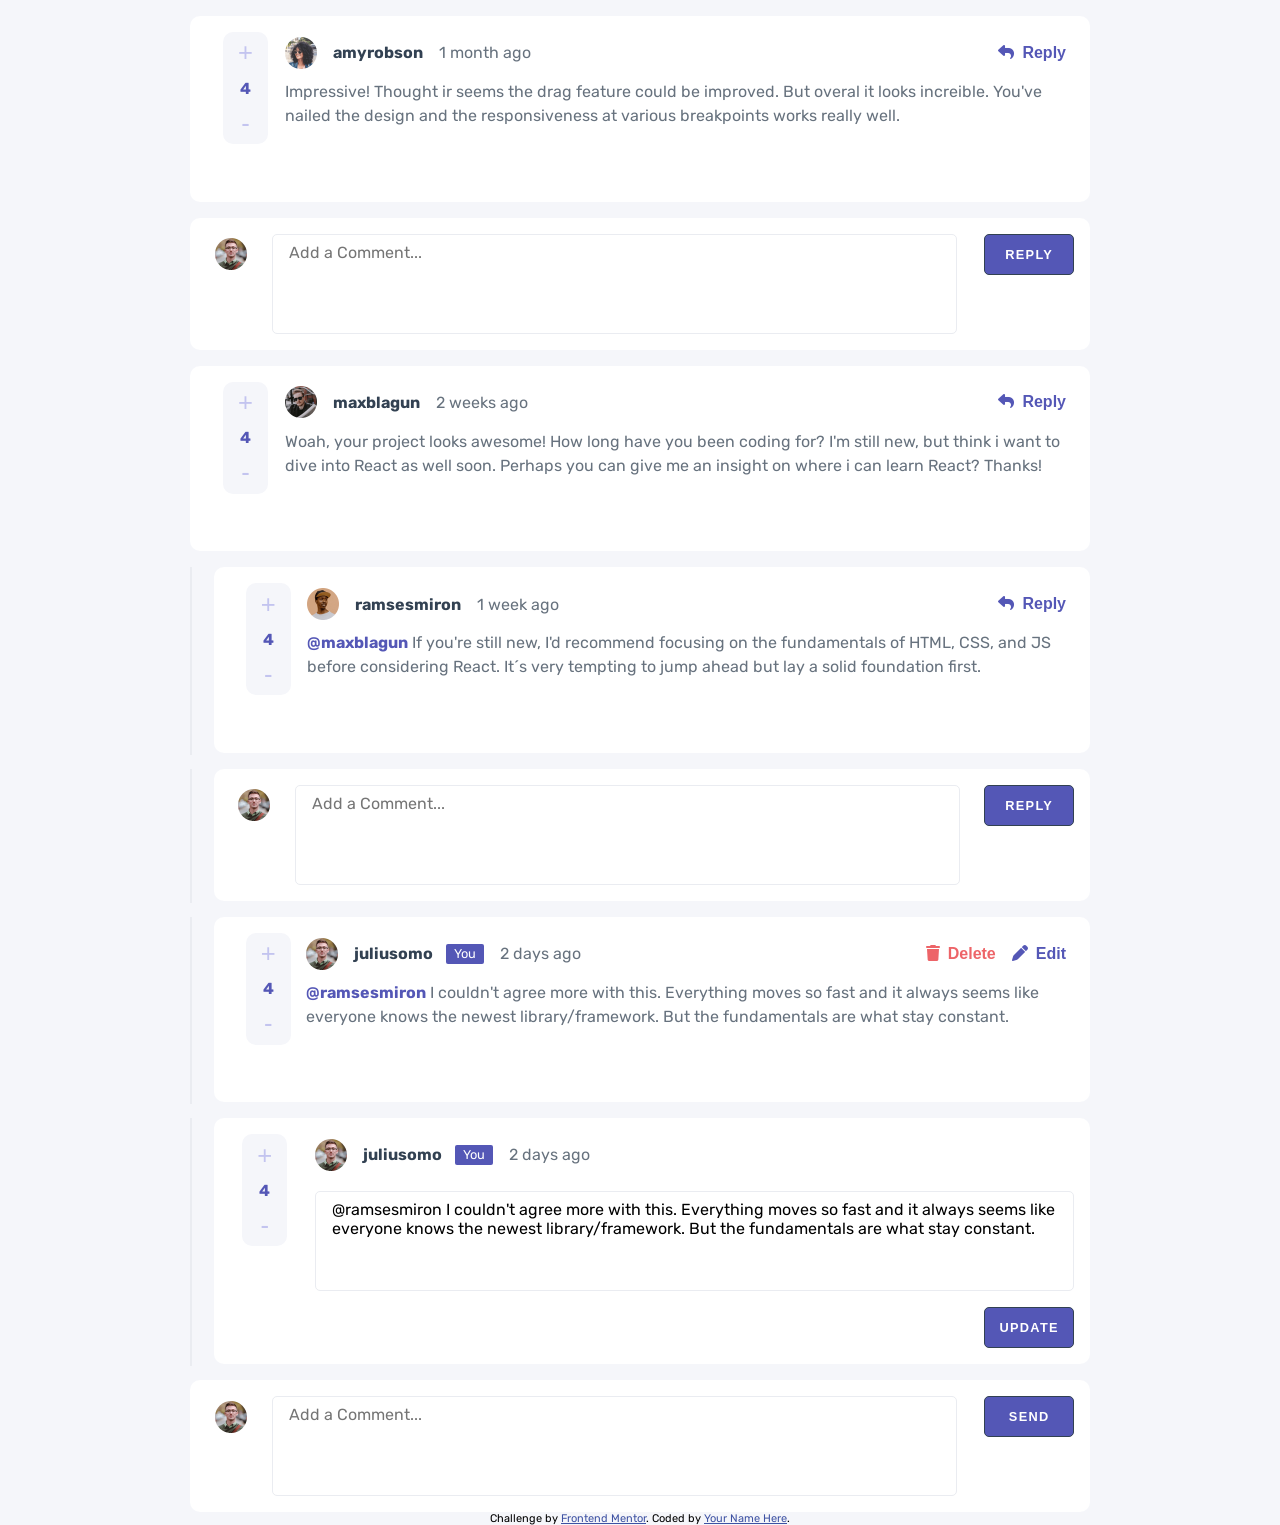
==== commit 78d5e98f: "Add files via upload Finished the Styles !" ====
--- a/index.html
+++ b/index.html
@@ -147,6 +147,7 @@
         <p class="comments__item__votes__quantity">4</p>
         <button class="comments__item__votes__btn ">-</button>
       </div>
+      <!--
       <div class="comments__item__actions">
           <button class="comments__item__actions__btn comments__item__actions__btn--red">
             <i class="fa-solid fa-trash"></i>
@@ -157,6 +158,7 @@
               Edit
           </button>   
       </div>      
+      -->
     </section>
     <!--new comment-->
     <section class="textarea-item  " >
@@ -166,18 +168,18 @@
       <button class="btn textarea-item__btn">SenD</button>
     </section>
   </main>
-<!--
-  <section class="modal-confirmation">
+<!--Modal window with buttons-->
+  <section class="modal-confirmation modal-confirmation--hide">
     <div class="modal-confirmation__window">
       <header class="modal-confirmation__window__header">Delete Comment</header>
       <p class="modal-confirmation__window__text">Are you sure you want to delete this comment? This will remove the comment and can't be undone.</p>
       <div class="modal-confirmation__window__buttons">
-        <button class="btn">no, cancel</button>
-        <button class="btn">Yes, delete</button>
+        <button class="btn confirmation-btn confirmation-btn--gray">no, cancel</button>
+        <button class="btn confirmation-btn confirmation-btn--red">Yes, delete</button>
       </div>
     </div>
   </section>
--->
+
   <footer>
     <div class="attribution">
       Challenge by <a href="https://www.frontendmentor.io?ref=challenge" target="_blank">Frontend Mentor</a>. 
--- a/style.css
+++ b/style.css
@@ -178,8 +178,7 @@
     grid-template-rows: auto auto;
     grid-template-areas: "textarea textarea textarea textarea textarea textarea textarea textarea "
                           "avatar . . . . . btn btn ";
-    padding: 1em;
-    margin-bottom: 2em;
+    padding: 1em;    
     gap: 1em;
 }
 .textarea-item__textarea{
@@ -224,12 +223,13 @@
     background-color: var(--White);
     border-radius: 10px;
     display: grid;
+    gap: 1em;
     grid-template-columns: 1fr 2fr 2fr 2fr 2fr 2fr;
     grid-template-rows: 1fr auto 1fr;
-    grid-template-areas: "header header header header header actions "
+    grid-template-areas: "header header header header header header "
                "textarea  textarea textarea  textarea  textarea  textarea "
                "votes . . . . update";
-    gap: 1em;
+   
 }
 
 .comments__item--reply {
@@ -259,9 +259,9 @@
 
 .modal-confirmation__window{
     background-color: var(--White);
-    width: 330px;    
+    width: 360px;    
     height: 250px;
-    margin-left: calc(50vw - 160px);   
+    margin-left: calc(50vw - 170px);   
     margin-top: calc(50vh - 125px);
     padding: 2em;
     border-radius: 10px;
@@ -275,6 +275,41 @@
     font-weight: 700;
     color: var(--Dark-blue);
 }
+
+.modal-confirmation__window__text{
+    line-height: 1.6em;
+    color: var(--Grayish-Blue);
+}
+
+.modal-confirmation__window__buttons {
+    width: 100%;
+    display: flex;    
+    flex-direction: row;
+    justify-content: space-between;
+}
+
+.confirmation-btn{
+    height: 3em;    
+    width: 48%;
+    border: none;
+    color: var(--White);
+    font-weight: 500;
+    font-size: 0.8em;
+}
+
+.confirmation-btn--gray {
+    background-color: var(--Grayish-Blue);
+}
+.confirmation-btn--red{
+    background-color: var(--Soft-Red);
+}
+
+.modal-confirmation--hide{
+    display: none;
+}
+
+
+
 
 @media (min-width: 1080px){
     .comments__item {        
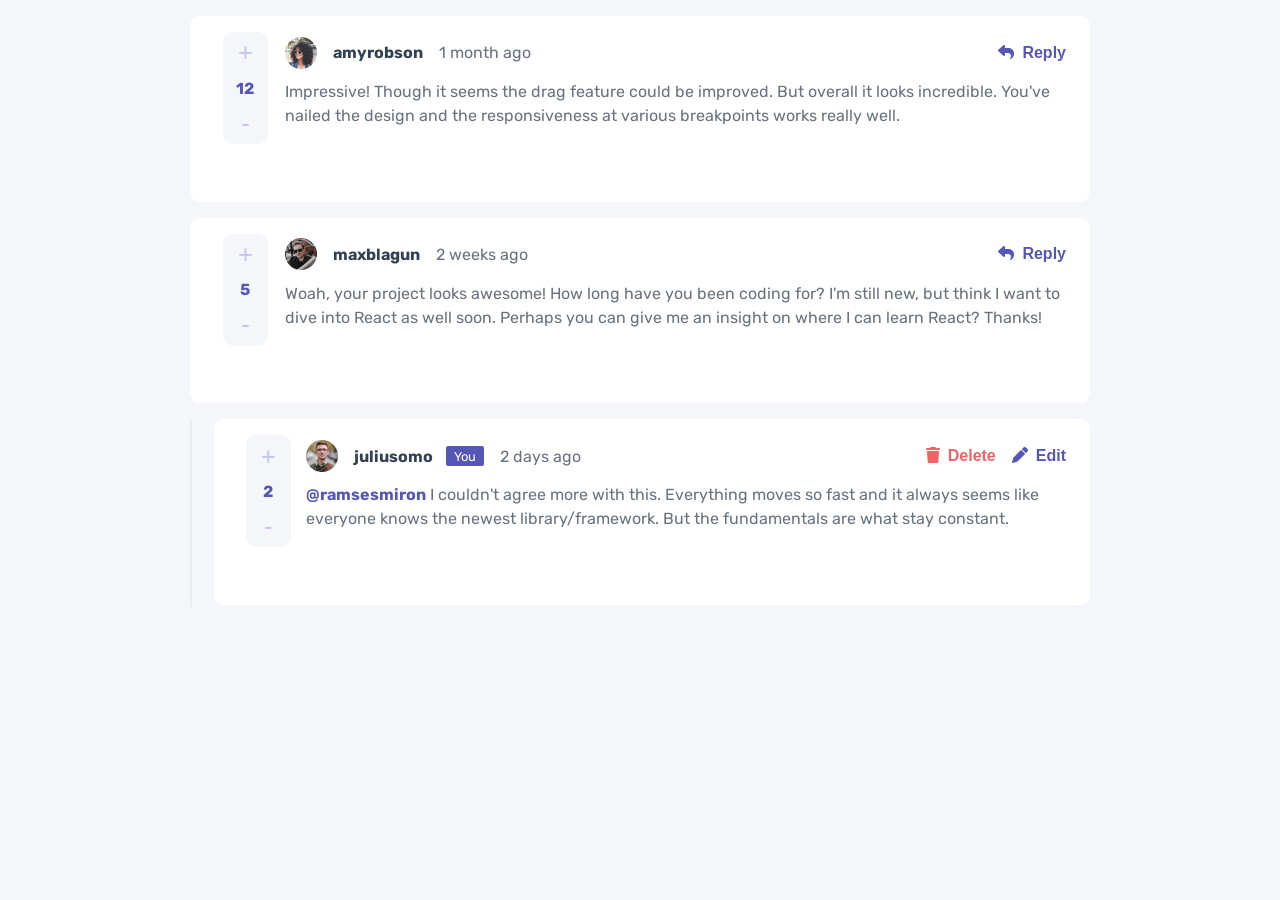
==== commit 533afbff: "Add files via upload add reply funcionality added" ====
--- a/index.html
+++ b/index.html
@@ -1,191 +1,20 @@
-<!DOCTYPE html>
-<html lang="en">
-<head>
-  <meta charset="UTF-8">
-  <meta name="viewport" content="width=device-width, initial-scale=1.0"> <!-- displays site properly based on user's device -->
-
-  <link rel="icon" type="image/png" sizes="32x32" href="./images/favicon-32x32.png">
-  
-  <title>Frontend Mentor | Interactive comments section</title>
-  
-  <link rel="stylesheet" href="https://cdnjs.cloudflare.com/ajax/libs/font-awesome/6.2.0/css/all.min.css" integrity="sha512-xh6O/CkQoPOWDdYTDqeRdPCVd1SpvCA9XXcUnZS2FmJNp1coAFzvtCN9BmamE+4aHK8yyUHUSCcJHgXloTyT2A==" crossorigin="anonymous" referrerpolicy="no-referrer" />
-  <link rel="preconnect" href="https://fonts.googleapis.com">
-  <link rel="preconnect" href="https://fonts.gstatic.com" crossorigin>
-  <link href="https://fonts.googleapis.com/css2?family=Rubik:wght@400;500;700&display=swap" rel="stylesheet">
-  <link rel="stylesheet" href="style.css">
-</head>
-<body>
-  <!-- Pull dynamic content from the data.json file -->
-  <main class="comments">
-    <!--amyrobson-->
-    <section class="comments__item">
-      <header class="comments__item__header">
-        <img src="images/avatars/image-amyrobson.png" alt="avatar image" class="comments__item__header__round-img">
-        <p class="comments__item__header__username">amyrobson</p>
-        <p class="comments__item__header__date">1 month ago</p>
-      </header>
-      <p class="comments__item__content">
-        Impressive! Thought ir seems the drag feature could be improved. But overal it looks increible. You've nailed the design and the responsiveness at various breakpoints works really well.
-      </p>
-      <div class="comments__item__votes">
-        <button class="comments__item__votes__btn ">+</button>
-        <p class="comments__item__votes__quantity">4</p>
-        <button class="comments__item__votes__btn ">-</button>
-      </div>
-      <div class="comments__item__actions">
-                  
-          <button class="comments__item__actions__btn">
-              <i class="fa-solid fa-reply"></i>
-              Reply
-          </button>   
-      </div>
-    </section>
-    <!--replying to amyrobson-->
-    <section class="textarea-item  " >
-      <textarea class = "textarea-item__textarea " placeholder="Add a Comment..."
-        name="comment" id="comment" ></textarea>
-      <img src="images/avatars/image-juliusomo.png" alt="avatar image" class="textarea-item__image comments__item__header__round-img">
-      <button class="btn textarea-item__btn">reply</button>
-    </section>
-    <!--maxblagun-->
-    <section class="comments__item">
-      <header class="comments__item__header">
-        <img src="images/avatars/image-maxblagun.png" alt="avatar image" class="comments__item__header__round-img">
-        <p class="comments__item__header__username">maxblagun</p>
-        <p class="comments__item__header__date">2 weeks ago</p>
-      </header>
-      <p class="comments__item__content">
-        Woah, your project looks awesome! How long have you been coding for? I'm still new, but think i want to dive into React as well soon. Perhaps you can give me an insight on where i can learn React? Thanks!
-      </p>
-      <div class="comments__item__votes">
-        <button class="comments__item__votes__btn ">+</button>
-        <p class="comments__item__votes__quantity">4</p>
-        <button class="comments__item__votes__btn ">-</button>
-      </div>
-      <div class="comments__item__actions">                  
-          <button class="comments__item__actions__btn">
-              <i class="fa-solid fa-reply"></i>
-              Reply
-          </button>   
-      </div>     
-    </section>
-    <!--ramsesmiron response to maxblagun-->
-    <section class="comments__item comments__item--reply">
-      <header class="comments__item__header">
-        <img src="images/avatars/image-ramsesmiron.png" alt="avatar image" class="comments__item__header__round-img">
-        <p class="comments__item__header__username">ramsesmiron</p>
-        <p class="comments__item__header__date">1 week ago</p>
-      </header>
-      <p class="comments__item__content">
-        <a href = "" class="user-mention">@maxblagun</a> If you're still new, I'd recommend focusing on the fundamentals of HTML, CSS, and JS before considering React. It´s very tempting to jump ahead but lay a solid foundation first.
-      </p>
-      <div class="comments__item__votes">
-        <button class="comments__item__votes__btn ">+</button>
-        <p class="comments__item__votes__quantity">4</p>
-        <button class="comments__item__votes__btn ">-</button>
-      </div>
-      <div class="comments__item__actions">                  
-          <button class="comments__item__actions__btn">
-              <i class="fa-solid fa-reply"></i>
-              Reply
-          </button>   
-      </div>
-    </section>
-    <!--juliusomo replying to ramsesmiron-->
-    <section class="textarea-item  comments__item--reply" >
-      <textarea class = "textarea-item__textarea " placeholder="Add a Comment..."
-        name="comment" id="comment" ></textarea>
-      <img src="images/avatars/image-juliusomo.png" alt="avatar image" class="textarea-item__image comments__item__header__round-img">
-      <button class="btn textarea-item__btn">reply</button>
-    </section>
-    <!--juliusomo reply to ramsesmiron-->
-    <section class="comments__item comments__item--reply">
-      <header class="comments__item__header">
-        <img src="images/avatars/image-juliusomo.png" alt="avatar image" class="comments__item__header__round-img">
-        <p class="comments__item__header__username">juliusomo</p>
-        <p class="comments__item__header__you comments__item__header__you--visible">You</p>
-        <p class="comments__item__header__date">2 days ago</p>
-      </header>
-      <p class="comments__item__content">
-        <a href = "" class="user-mention">@ramsesmiron</a> I couldn't agree more with this. Everything moves so fast and it always seems like everyone knows the newest library/framework. But the fundamentals are what stay constant.
-      </p>
-      <div class="comments__item__votes">
-        <button class="comments__item__votes__btn ">+</button>
-        <p class="comments__item__votes__quantity">4</p>
-        <button class="comments__item__votes__btn ">-</button>
-      </div>
-      <div class="comments__item__actions">
-          <button class="comments__item__actions__btn comments__item__actions__btn--red">
-            <i class="fa-solid fa-trash"></i>
-              Delete
-          </button>          
-          <button class="comments__item__actions__btn">
-            <i class="fa-solid fa-pen"></i>
-              Edit
-          </button>   
-      </div>
-    </section>
-    <!--juliusomo editing reply to ramsesmiron-->
-    <section class="comments__item__edit comments__item--reply">
-      <header class="comments__item__header">
-        <img src="images/avatars/image-juliusomo.png" alt="avatar image" class="comments__item__header__round-img">
-        <p class="comments__item__header__username">juliusomo</p>
-        <p class="comments__item__header__you comments__item__header__you--visible">You</p>
-        <p class="comments__item__header__date">2 days ago</p>
-      </header>
-      <!--
-      <p class="comments__item__content">        
-          <a href = "" class="user-mention">@ramsesmiron</a> I couldn't agree more with this. Everything moves so fast and it always seems like everyone knows the newest library/framework. But the fundamentals are what stay constant.        
-      </p>
-    -->
-      <textarea class = "textarea-item__textarea " placeholder="Add a Comment..."
-        name="comment" id="comment" >@ramsesmiron I couldn't agree more with this. Everything moves so fast and it always seems like everyone knows the newest library/framework. But the fundamentals are what stay constant.
-      </textarea>
-      <button class="btn textarea-item__btn update">update</button>
-      <div class="comments__item__votes">
-        <button class="comments__item__votes__btn ">+</button>
-        <p class="comments__item__votes__quantity">4</p>
-        <button class="comments__item__votes__btn ">-</button>
-      </div>
-      <!--
-      <div class="comments__item__actions">
-          <button class="comments__item__actions__btn comments__item__actions__btn--red">
-            <i class="fa-solid fa-trash"></i>
-              Delete
-          </button>          
-          <button class="comments__item__actions__btn">
-            <i class="fa-solid fa-pen"></i>
-              Edit
-          </button>   
-      </div>      
-      -->
-    </section>
-    <!--new comment-->
-    <section class="textarea-item  " >
-      <textarea class = "textarea-item__textarea " placeholder="Add a Comment..."
-        name="comment" id="comment" ></textarea>
-      <img src="images/avatars/image-juliusomo.png" alt="avatar image" class="textarea-item__image comments__item__header__round-img">
-      <button class="btn textarea-item__btn">SenD</button>
-    </section>
-  </main>
-<!--Modal window with buttons-->
-  <section class="modal-confirmation modal-confirmation--hide">
-    <div class="modal-confirmation__window">
-      <header class="modal-confirmation__window__header">Delete Comment</header>
-      <p class="modal-confirmation__window__text">Are you sure you want to delete this comment? This will remove the comment and can't be undone.</p>
-      <div class="modal-confirmation__window__buttons">
-        <button class="btn confirmation-btn confirmation-btn--gray">no, cancel</button>
-        <button class="btn confirmation-btn confirmation-btn--red">Yes, delete</button>
-      </div>
-    </div>
-  </section>
-
-  <footer>
-    <div class="attribution">
-      Challenge by <a href="https://www.frontendmentor.io?ref=challenge" target="_blank">Frontend Mentor</a>. 
-      Coded by <a href="#">Your Name Here</a>.
-    </div>
-  </footer>
-  <script src="scripts.js"></script>
-</body>
+<!DOCTYPE html>
+<html lang="en">
+<head>
+    <meta charset="UTF-8">
+    <meta http-equiv="X-UA-Compatible" content="IE=edge">
+    <meta name="viewport" content="width=device-width, initial-scale=1.0"> <!-- displays site properly based on user's device -->
+    <title>Incteractive Comments Section - Frontend Mentor</title>
+    <link rel="stylesheet" href="https://cdnjs.cloudflare.com/ajax/libs/font-awesome/6.2.0/css/all.min.css" integrity="sha512-xh6O/CkQoPOWDdYTDqeRdPCVd1SpvCA9XXcUnZS2FmJNp1coAFzvtCN9BmamE+4aHK8yyUHUSCcJHgXloTyT2A==" crossorigin="anonymous" referrerpolicy="no-referrer" />
+    <link rel="preconnect" href="https://fonts.googleapis.com">
+    <link rel="preconnect" href="https://fonts.gstatic.com" crossorigin>
+    <link href="https://fonts.googleapis.com/css2?family=Rubik:wght@400;500;700&display=swap" rel="stylesheet">
+    <link rel="stylesheet" href="style.css">
+</head>
+<body>
+    <!-- Pull dynamic content from the data.json file -->
+    <main class = "comments" id="comments-container">
+    </main>
+    <script src="scripts.js"></script>
+</body>
 </html>
--- a/style.css
+++ b/style.css
@@ -331,6 +331,7 @@
     .textarea-item {
         grid-template-areas: "avatar textarea textarea textarea textarea textarea textarea btn"
                               ".     textarea textarea textarea textarea textarea textarea    .";
+        margin-bottom: 1em ;
     }
 
     .comments__item__edit {
